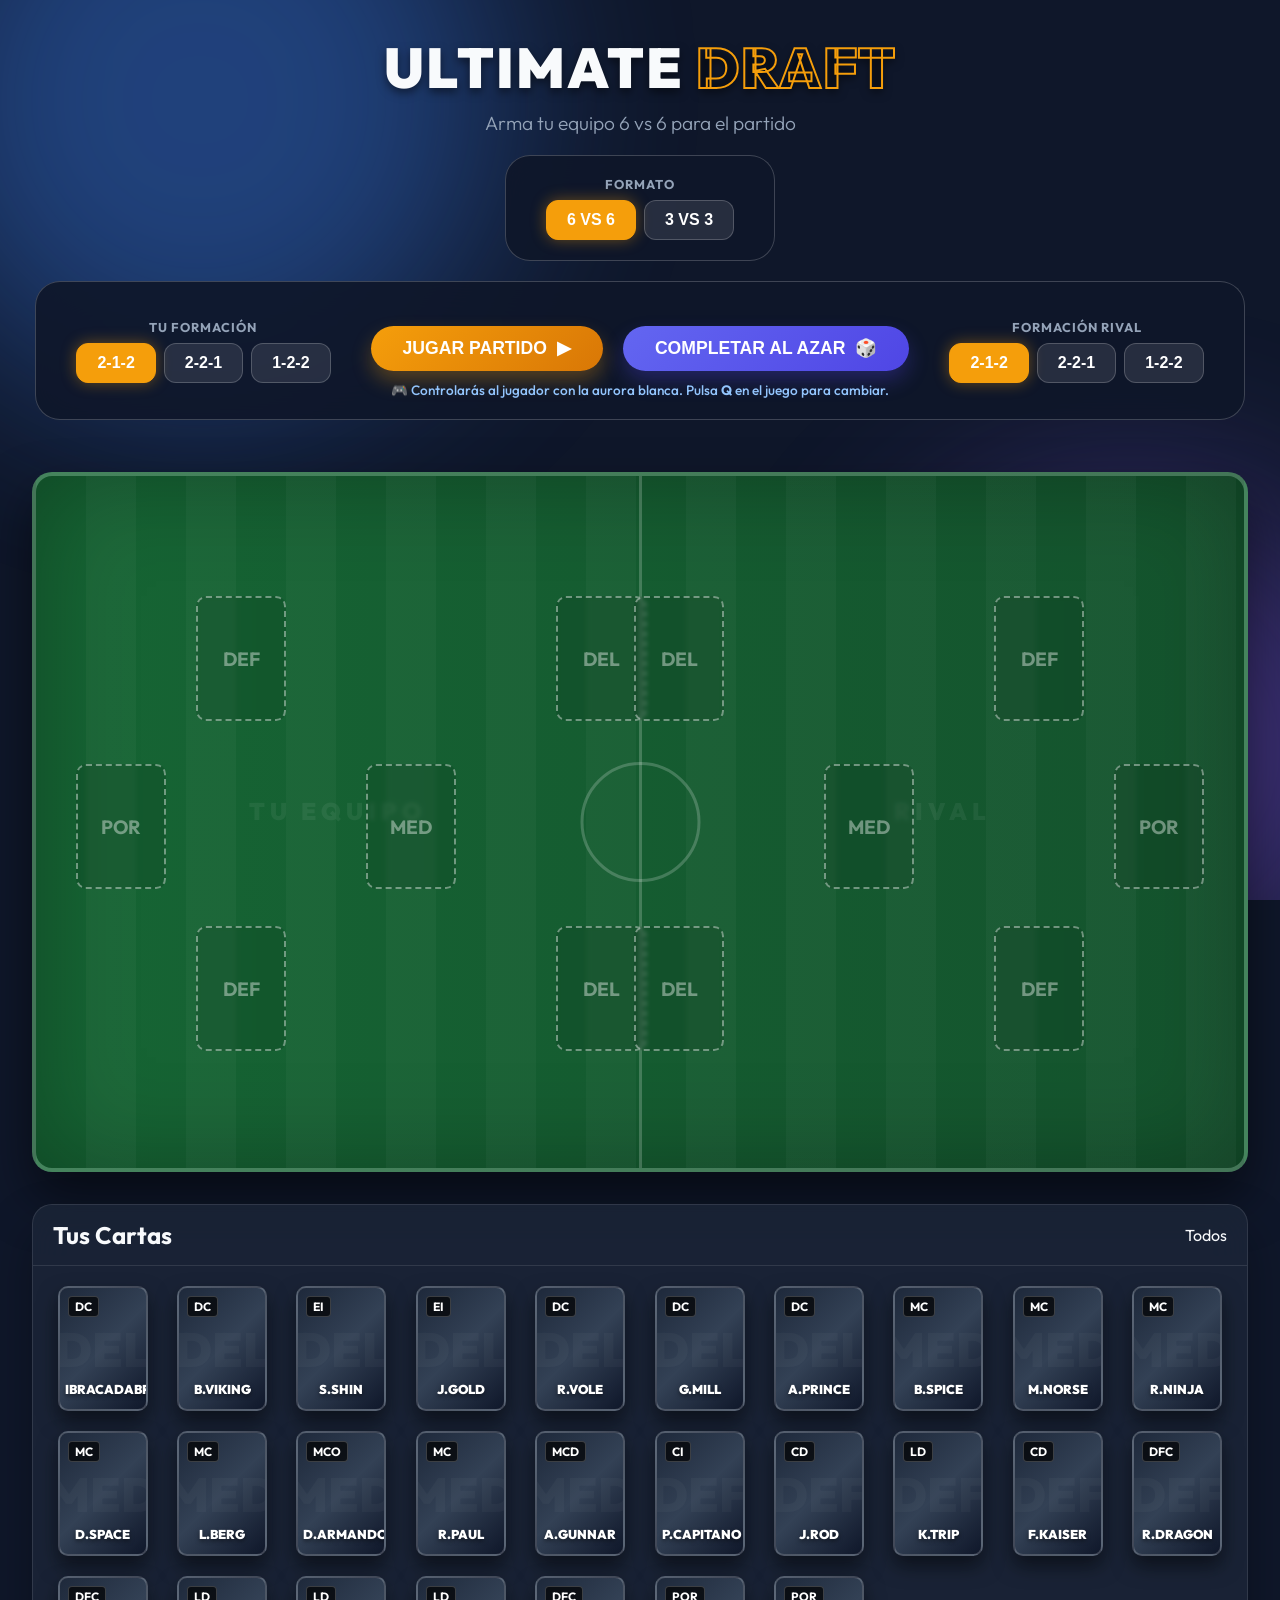
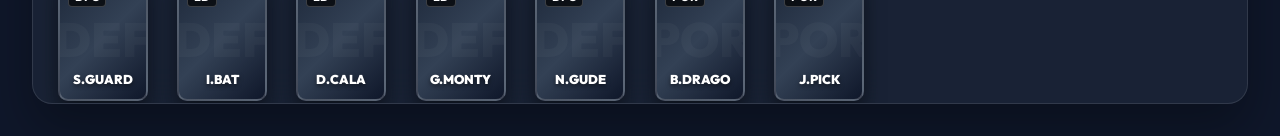
==== index.html @ fb871a73 "arreglo index" ====
<!DOCTYPE html>
<html lang="es">

<head>
    <meta charset="UTF-8">
    <meta name="viewport" content="width=device-width, initial-scale=1.0">
    <title>Mini Football Draft</title>
    <link href="https://fonts.googleapis.com/css2?family=Outfit:wght@300;500;700;900&display=swap" rel="stylesheet">
    <link rel="stylesheet" href="Cartas/style.css" />
</head>

<body>
    <div class="background-effects">
        <div class="glow-orb orb-1"></div>
        <div class="glow-orb orb-2"></div>
    </div>

    <header>
        <h1>ULTIMATE <span>DRAFT</span></h1>
        <p id="subtitulo-draft">Arma tu equipo 6 vs 6 para el partido</p>

        <div class="formation-controls" style="margin-bottom: 15px;">
            <div class="team-selector">
                <h3>FORMATO</h3>
                <div class="button-group" id="group-formato">
                    <button class="btn-formation active" onclick="cambiarFormato('6v6', this)">6 VS 6</button>
                    <button class="btn-formation" onclick="cambiarFormato('3v3', this)">3 VS 3</button>
                </div>
            </div>
        </div>

        <div class="formation-controls">
            <div class="team-selector" id="selector-local">
                <h3>TU FORMACIÓN</h3>
                <div class="button-group" id="group-local">
                    <button class="btn-formation active"
                        onclick="cambiarFormacionUI('local', '2-1-2', this)">2-1-2</button>
                    <button class="btn-formation" onclick="cambiarFormacionUI('local', '2-2-1', this)">2-2-1</button>
                    <button class="btn-formation" onclick="cambiarFormacionUI('local', '1-2-2', this)">1-2-2</button>
                </div>
            </div>

            <div class="main-action">
                <div style="display: flex; gap: 10px; justify-content: center; align-items: center;">
                    <button id="btn-jugar" class="btn-premium" onclick="iniciarPartido()">
                        <span class="btn-text">JUGAR PARTIDO</span>
                        <span class="btn-icon">▶</span>
                    </button>
                    <button id="btn-random" class="btn-random" onclick="completarAlAzar()">
                        <span class="btn-text">COMPLETAR AL AZAR</span>
                        <span class="btn-icon">🎲</span>
                    </button>
                </div>
                <div
                    style="color: #93c5fd; font-size: 0.85rem; margin-top: 10px; font-weight: 500; text-align: center;">
                    🎮 Controlarás al jugador con la aurora blanca. Pulsa <b>Q</b> en el juego para cambiar.
                </div>
            </div>

            <div class="team-selector" id="selector-visitante">
                <h3>FORMACIÓN RIVAL</h3>
                <div class="button-group" id="group-visitante">
                    <button class="btn-formation active"
                        onclick="cambiarFormacionUI('visitante', '2-1-2', this)">2-1-2</button>
                    <button class="btn-formation"
                        onclick="cambiarFormacionUI('visitante', '2-2-1', this)">2-2-1</button>
                    <button class="btn-formation"
                        onclick="cambiarFormacionUI('visitante', '1-2-2', this)">1-2-2</button>
                </div>
            </div>
        </div>

        <!-- Selectores ocultos para compatibilidad con la lógica anterior -->
        <select id="select-formacion-local" style="display:none;">
            <option value="2-1-2">2-1-2</option>
            <option value="2-2-1">2-2-1</option>
            <option value="1-2-2">1-2-2</option>
        </select>
        <select id="select-formacion-visitante" style="display:none;">
            <option value="2-1-2">2-1-2</option>
            <option value="2-2-1">2-2-1</option>
            <option value="1-2-2">1-2-2</option>
        </select>
    </header>

    <main class="container">
        <!-- Panel Superior: Campo de Juego -->
        <div class="campo-wrapper">
            <div id="campo-futbol">
                <!-- Equipo Local (Izquierda) -->
                <div class="zona-equipo local f-2-1-2" id="zona-local">
                    <h3 class="equipo-title">TU EQUIPO</h3>
                    <div class="posicion pos-1" data-slot-rol="POR" ondragover="allowDrop(event)" ondrop="drop(event)">
                        <span class="etiqueta">POR</span></div>
                    <div class="posicion pos-2" data-slot-rol="DEF" ondragover="allowDrop(event)" ondrop="drop(event)">
                        <span class="etiqueta">DEF</span></div>
                    <div class="posicion pos-3" data-slot-rol="DEF" ondragover="allowDrop(event)" ondrop="drop(event)">
                        <span class="etiqueta">DEF</span></div>
                    <div class="posicion pos-4" data-slot-rol="MED" ondragover="allowDrop(event)" ondrop="drop(event)">
                        <span class="etiqueta">MED</span></div>
                    <div class="posicion pos-5" data-slot-rol="DEL" ondragover="allowDrop(event)" ondrop="drop(event)">
                        <span class="etiqueta">DEL</span></div>
                    <div class="posicion pos-6" data-slot-rol="DEL" ondragover="allowDrop(event)" ondrop="drop(event)">
                        <span class="etiqueta">DEL</span></div>
                </div>

                <!-- Línea central -->
                <div class="linea-central">
                    <div class="circulo-central"></div>
                </div>

                <!-- Equipo Visitante (Derecha) -->
                <div class="zona-equipo visitante f-2-1-2" id="zona-visitante">
                    <h3 class="equipo-title">RIVAL</h3>
                    <div class="posicion pos-1" data-slot-rol="POR" ondragover="allowDrop(event)" ondrop="drop(event)">
                        <span class="etiqueta">POR</span></div>
                    <div class="posicion pos-2" data-slot-rol="DEF" ondragover="allowDrop(event)" ondrop="drop(event)">
                        <span class="etiqueta">DEF</span></div>
                    <div class="posicion pos-3" data-slot-rol="DEF" ondragover="allowDrop(event)" ondrop="drop(event)">
                        <span class="etiqueta">DEF</span></div>
                    <div class="posicion pos-4" data-slot-rol="MED" ondragover="allowDrop(event)" ondrop="drop(event)">
                        <span class="etiqueta">MED</span></div>
                    <div class="posicion pos-5" data-slot-rol="DEL" ondragover="allowDrop(event)" ondrop="drop(event)">
                        <span class="etiqueta">DEL</span></div>
                    <div class="posicion pos-6" data-slot-rol="DEL" ondragover="allowDrop(event)" ondrop="drop(event)">
                        <span class="etiqueta">DEL</span></div>
                </div>
            </div>
        </div>

        <!-- Panel Inferior: Mazo de Cartas -->
        <aside class="sidebar">
            <div class="sidebar-header">
                <h2>Tus Cartas</h2>
                <div class="filter-bar">
                    <span class="badge">Todos</span>
                </div>
            </div>

            <div class="mazo" id="mazo" ondragover="allowDrop(event)" ondrop="drop(event)">
                <!-- DELANTEROS -->
                <div class="carta" id="p8" data-player="Ibracadabra" data-rol="DEL" draggable="true"
                    ondragstart="drag(event)">
                    <div class="posicion-jugador">DC</div>
                    <img src="Cartas/imagenes/Ibracadabra.png" class="foto-jugador"
                        onerror="this.parentElement.classList.add('no-image')">
                </div>
                <div class="carta" id="p10" data-player="B.Viking" data-rol="DEL" draggable="true"
                    ondragstart="drag(event)">
                    <div class="posicion-jugador">DC</div>
                    <img src="Cartas/imagenes/B.Viking.png" class="foto-jugador"
                        onerror="this.parentElement.classList.add('no-image')">
                </div>
                <div class="carta" id="p3" data-player="S.Shin" data-rol="DEL" draggable="true"
                    ondragstart="drag(event)">
                    <div class="posicion-jugador">EI</div>
                    <img src="Cartas/imagenes/S.Shin.png" class="foto-jugador"
                        onerror="this.parentElement.classList.add('no-image')">
                </div>
                <div class="carta" id="p1" data-player="J.Gold" data-rol="DEL" draggable="true"
                    ondragstart="drag(event)">
                    <div class="posicion-jugador">EI</div>
                    <img src="Cartas/imagenes/J.Gold.png" class="foto-jugador"
                        onerror="this.parentElement.classList.add('no-image')">
                </div>
                <div class="carta" id="p17" data-player="R.Vole" data-rol="DEL" draggable="true"
                    ondragstart="drag(event)">
                    <div class="posicion-jugador">DC</div>
                    <img src="Cartas/imagenes/R.Vole.png" class="foto-jugador"
                        onerror="this.parentElement.classList.add('no-image')">
                </div>
                <div class="carta" id="p18" data-player="G.Mill" data-rol="DEL" draggable="true"
                    ondragstart="drag(event)">
                    <div class="posicion-jugador">DC</div>
                    <img src="Cartas/imagenes/G.Mill.png" class="foto-jugador"
                        onerror="this.parentElement.classList.add('no-image')">
                </div>
                <div class="carta" id="p23" data-player="A.Prince" data-rol="DEL" draggable="true"
                    ondragstart="drag(event)">
                    <div class="posicion-jugador">DC</div>
                    <img src="Cartas/imagenes/A.Prince.png" class="foto-jugador"
                        onerror="this.parentElement.classList.add('no-image')">
                </div>

                <!-- MEDIOS -->
                <div class="carta" id="p2" data-player="B.Spice" data-rol="MED" draggable="true"
                    ondragstart="drag(event)">
                    <div class="posicion-jugador">MC</div>
                    <img src="Cartas/imagenes/B.Spice.png" class="foto-jugador"
                        onerror="this.parentElement.classList.add('no-image')">
                </div>
                <div class="carta" id="p7" data-player="M.Norse" data-rol="MED" draggable="true"
                    ondragstart="drag(event)">
                    <div class="posicion-jugador">MC</div>
                    <img src="Cartas/imagenes/M.Norse.png" class="foto-jugador"
                        onerror="this.parentElement.classList.add('no-image')">
                </div>
                <div class="carta" id="p11" data-player="R.Ninja" data-rol="MED" draggable="true"
                    ondragstart="drag(event)">
                    <div class="posicion-jugador">MC</div>
                    <img src="Cartas/imagenes/R.Ninja.png" class="foto-jugador"
                        onerror="this.parentElement.classList.add('no-image')">
                </div>
                <div class="carta" id="p12" data-player="D.Space" data-rol="MED" draggable="true"
                    ondragstart="drag(event)">
                    <div class="posicion-jugador">MC</div>
                    <img src="Cartas/imagenes/D.Space.png" class="foto-jugador"
                        onerror="this.parentElement.classList.add('no-image')">
                </div>
                <div class="carta" id="p13" data-player="L.Berg" data-rol="MED" draggable="true"
                    ondragstart="drag(event)">
                    <div class="posicion-jugador">MC</div>
                    <img src="Cartas/imagenes/L.Berg.png" class="foto-jugador"
                        onerror="this.parentElement.classList.add('no-image')">
                </div>
                <div class="carta" id="p14" data-player="D.Armando" data-rol="MED" draggable="true"
                    ondragstart="drag(event)">
                    <div class="posicion-jugador">MCO</div>
                    <img src="Cartas/imagenes/D.Armando.png" class="foto-jugador"
                        onerror="this.parentElement.classList.add('no-image')">
                </div>
                <div class="carta" id="p16" data-player="R.Paul" data-rol="MED" draggable="true"
                    ondragstart="drag(event)">
                    <div class="posicion-jugador">MC</div>
                    <img src="Cartas/imagenes/R.Paul.png" class="foto-jugador"
                        onerror="this.parentElement.classList.add('no-image')">
                </div>
                <div class="carta" id="p22" data-player="A.Gunnar" data-rol="MED" draggable="true"
                    ondragstart="drag(event)">
                    <div class="posicion-jugador">MCD</div>
                    <img src="Cartas/imagenes/A.Gunnar.png" class="foto-jugador"
                        onerror="this.parentElement.classList.add('no-image')">
                </div>

                <!-- DEFENSAS -->
                <div class="carta" id="p4" data-player="P.Capitano" data-rol="DEF" draggable="true"
                    ondragstart="drag(event)">
                    <div class="posicion-jugador">CI</div>
                    <img src="Cartas/imagenes/P-Capitano.png" class="foto-jugador"
                        onerror="this.parentElement.classList.add('no-image')">
                </div>
                <div class="carta" id="p5" data-player="J.Rod" data-rol="DEF" draggable="true"
                    ondragstart="drag(event)">
                    <div class="posicion-jugador">CD</div>
                    <img src="Cartas/imagenes/J-Rod.png" class="foto-jugador"
                        onerror="this.parentElement.classList.add('no-image')">
                </div>
                <div class="carta" id="p6" data-player="K.Trip" data-rol="DEF" draggable="true"
                    ondragstart="drag(event)">
                    <div class="posicion-jugador">LD</div>
                    <img src="Cartas/imagenes/K.Trip.png" class="foto-jugador"
                        onerror="this.parentElement.classList.add('no-image')">
                </div>
                <div class="carta" id="p9" data-player="F.Kaiser" data-rol="DEF" draggable="true"
                    ondragstart="drag(event)">
                    <div class="posicion-jugador">CD</div>
                    <img src="Cartas/imagenes/F.Kaiser.png" class="foto-jugador"
                        onerror="this.parentElement.classList.add('no-image')">
                </div>
                <div class="carta" id="p15" data-player="R.Dragon" data-rol="DEF" draggable="true"
                    ondragstart="drag(event)">
                    <div class="posicion-jugador">DFC</div>
                    <img src="Cartas/imagenes/R.Dragon.png" class="foto-jugador"
                        onerror="this.parentElement.classList.add('no-image')">
                </div>
                <div class="carta" id="p19" data-player="S.Guard" data-rol="DEF" draggable="true"
                    ondragstart="drag(event)">
                    <div class="posicion-jugador">DFC</div>
                    <img src="Cartas/imagenes/S.Guard.png" class="foto-jugador"
                        onerror="this.parentElement.classList.add('no-image')">
                </div>
                <div class="carta" id="p24" data-player="I.Bat" data-rol="DEF" draggable="true"
                    ondragstart="drag(event)">
                    <div class="posicion-jugador">LD</div>
                    <img src="Cartas/imagenes/I.Bat.png" class="foto-jugador"
                        onerror="this.parentElement.classList.add('no-image')">
                </div>
                <div class="carta" id="p25" data-player="D.Cala" data-rol="DEF" draggable="true"
                    ondragstart="drag(event)">
                    <div class="posicion-jugador">LD</div>
                    <img src="Cartas/imagenes/D.Cala.png" class="foto-jugador"
                        onerror="this.parentElement.classList.add('no-image')">
                </div>
                <div class="carta" id="p26" data-player="G.Monty" data-rol="DEF" draggable="true"
                    ondragstart="drag(event)">
                    <div class="posicion-jugador">LD</div>
                    <img src="Cartas/imagenes/G.Monty.png" class="foto-jugador"
                        onerror="this.parentElement.classList.add('no-image')">
                </div>
                <div class="carta" id="p27" data-player="N.Gude" data-rol="DEF" draggable="true"
                    ondragstart="drag(event)">
                    <div class="posicion-jugador">DFC</div>
                    <img src="Cartas/imagenes/N.Gude.png" class="foto-jugador"
                        onerror="this.parentElement.classList.add('no-image')">
                </div>

                <!-- ARQUEROS -->
                <div class="carta" id="p20" data-player="B.Drago" data-rol="POR" draggable="true"
                    ondragstart="drag(event)">
                    <div class="posicion-jugador">POR</div>
                    <img src="Cartas/imagenes/B.Drago.png" class="foto-jugador"
                        onerror="this.parentElement.classList.add('no-image')">
                </div>
                <div class="carta" id="p21" data-player="J.Pick" data-rol="POR" draggable="true"
                    ondragstart="drag(event)">
                    <div class="posicion-jugador">POR</div>
                    <img src="Cartas/imagenes/J.Pick.png" class="foto-jugador"
                        onerror="this.parentElement.classList.add('no-image')">
                </div>
            </div>
        </aside>
    </main>

    <script>
        // ---- Drag & Drop ----
        function allowDrop(ev) { ev.preventDefault(); }

        function drag(ev) {
            cerrarPanel();
            ev.dataTransfer.setData("text", ev.currentTarget.id);
            ev.currentTarget.classList.add('is-dragging');
        }
        document.addEventListener('dragenter', ev => {
            const t = ev.target.closest('.posicion') || ev.target.closest('.mazo');
            if (t) t.classList.add('drag-over');
        });
        document.addEventListener('dragleave', ev => {
            const t = ev.target.closest('.posicion') || ev.target.closest('.mazo');
            if (t) t.classList.remove('drag-over');
        });
        document.addEventListener('dragend', ev => {
            ev.target.classList.remove('is-dragging');
            document.querySelectorAll('.drag-over').forEach(el => el.classList.remove('drag-over'));
        });
        function drop(ev) {
            ev.preventDefault();
            const carta = document.getElementById(ev.dataTransfer.getData("text"));
            if (!carta) return;
            const dropTarget = ev.target.closest('.posicion') || ev.target.closest('.mazo');
            if (!dropTarget) return;
            document.querySelectorAll('.drag-over').forEach(el => el.classList.remove('drag-over'));
            if (dropTarget.classList.contains('posicion')) {
                const existing = dropTarget.querySelector('.carta');
                if (existing && existing !== carta) document.getElementById('mazo').appendChild(existing);
                dropTarget.appendChild(carta);
            } else {
                dropTarget.appendChild(carta);
            }
        }

        // ---- Formaciones ----
        function cambiarFormacionUI(equipo, formacion, btn) {
            btn.parentElement.querySelectorAll('.btn-formation').forEach(b => b.classList.remove('active'));
            btn.classList.add('active');
            document.getElementById('select-formacion-' + equipo).value = formacion;
            const zona = document.getElementById('zona-' + equipo);
            zona.classList.remove('f-2-1-2', 'f-2-2-1', 'f-1-2-2');
            zona.classList.add('f-' + formacion);
            const rolesMap = {
                '2-1-2': ['POR', 'DEF', 'DEF', 'MED', 'DEL', 'DEL'],
                '2-2-1': ['POR', 'DEF', 'DEF', 'MED', 'MED', 'DEL'],
                '1-2-2': ['POR', 'DEF', 'MED', 'MED', 'DEL', 'DEL']
            };
            if (formatoActual === '6v6') {
                zona.querySelectorAll('.posicion').forEach((slot, i) => {
                    slot.dataset.slotRol = rolesMap[formacion][i];
                    const etq = slot.querySelector('.etiqueta');
                    if (etq) etq.innerText = rolesMap[formacion][i];
                });
            }
        }

        let formatoActual = '6v6';
        function cambiarFormato(formato, btn) {
            btn.parentElement.querySelectorAll('.btn-formation').forEach(b => b.classList.remove('active'));
            btn.classList.add('active');
            formatoActual = formato;

            document.getElementById('subtitulo-draft').innerText = formato === '3v3' ? 'Arma tu equipo 3 vs 3 (1 DEF, 2 DEL)' : 'Arma tu equipo 6 vs 6 para el partido';

            const zLocal = document.getElementById('zona-local');
            const zVisitante = document.getElementById('zona-visitante');

            if (formato === '3v3') {
                document.getElementById('selector-local').style.display = 'none';
                document.getElementById('selector-visitante').style.display = 'none';

                [zLocal, zVisitante].forEach(zona => {
                    // Mover las cartas de vuelta al mazo si están en las posiciones 4, 5, 6
                    [4, 5, 6].forEach(i => {
                        const carta = zona.querySelector(`.pos-${i} .carta`);
                        if (carta) document.getElementById('mazo').appendChild(carta);
                        zona.querySelector(`.pos-${i}`).style.display = 'none';
                    });

                    // Configurar 3v3: 1 DEF, 2 DEL
                    const roles3v3 = ['DEF', 'DEL', 'DEL'];
                    [1, 2, 3].forEach((pos, idx) => {
                        const slot = zona.querySelector(`.pos-${pos}`);
                        slot.dataset.slotRol = roles3v3[idx];
                        const etq = slot.querySelector('.etiqueta');
                        if (etq) etq.innerText = roles3v3[idx];

                        // Devolver la carta si no coincide con el nuevo rol
                        const carta = slot.querySelector('.carta');
                        if (carta && carta.dataset.rol !== roles3v3[idx] && roles3v3[idx] !== 'CUALQUIERA') {
                            document.getElementById('mazo').appendChild(carta);
                        }
                    });
                });
            } else {
                document.getElementById('selector-local').style.display = 'block';
                document.getElementById('selector-visitante').style.display = 'block';

                [zLocal, zVisitante].forEach(zona => {
                    [4, 5, 6].forEach(i => {
                        zona.querySelector(`.pos-${i}`).style.display = 'flex';
                    });
                });

                // Forzar el redibujado de las formaciones de 6v6 actuales
                const btnLocal = document.querySelector('#group-local .active');
                if (btnLocal) btnLocal.click();
                const btnVisit = document.querySelector('#group-visitante .active');
                if (btnVisit) btnVisit.click();
            }
        }

        // ---- Panel flotante de acciones ----
        // El panel se inserta en document.body (NO dentro de la carta),
        // para evitar ser recortado por overflow:hidden de los contenedores.
        let cartaActiva = null;
        let panelActivo = null;

        function cerrarPanel() {
            if (panelActivo) { panelActivo.remove(); panelActivo = null; }
            if (cartaActiva) { cartaActiva.classList.remove('selected'); cartaActiva = null; }
        }

        function contarEnZona(id) {
            return document.getElementById(id).querySelectorAll('.posicion .carta').length;
        }
        function primerSlotLibre(zonaId, rol) {
            const slots = [...document.getElementById(zonaId).querySelectorAll('.posicion')];
            return slots.find(s => s.dataset.slotRol === rol && !s.querySelector('.carta'))
                || slots.find(s => !s.querySelector('.carta')) || null;
        }
        function asignarCarta(zonaId) {
            const carta = cartaActiva;
            const slot = primerSlotLibre(zonaId, carta.dataset.rol);
            if (!slot) return;
            cerrarPanel();
            slot.appendChild(carta);
        }
        function devolverCarta() {
            const carta = cartaActiva;
            cerrarPanel();
            document.getElementById('mazo').appendChild(carta);
        }

        function abrirPanel(carta) {
            cerrarPanel();
            carta.classList.add('selected');
            cartaActiva = carta;

            const enMazo = !!carta.closest('#mazo');
            const enFormacion = !enMazo && !!carta.closest('.posicion');

            const panel = document.createElement('div');
            panel.id = 'panel-acciones';

            if (enMazo) {
                const totL = contarEnZona('zona-local');
                const totV = contarEnZona('zona-visitante');
                const slL = primerSlotLibre('zona-local', carta.dataset.rol);
                const slV = primerSlotLibre('zona-visitante', carta.dataset.rol);

                const reqJugadores = formatoActual === '3v3' ? 3 : 6;
                const bL = document.createElement('button');
                bL.className = 'btn-action btn-local';
                bL.innerHTML = '🔵 Tu Equipo';
                bL.disabled = totL >= reqJugadores || !slL;
                bL.onclick = e => { e.stopPropagation(); asignarCarta('zona-local'); };

                const bV = document.createElement('button');
                bV.className = 'btn-action btn-visitante';
                bV.innerHTML = '🔴 Rival';
                bV.disabled = totV >= reqJugadores || !slV;
                bV.onclick = e => { e.stopPropagation(); asignarCarta('zona-visitante'); };

                panel.appendChild(bL);
                panel.appendChild(bV);

            } else if (enFormacion) {
                const bD = document.createElement('button');
                bD.className = 'btn-action btn-devolver';
                bD.innerHTML = '↩ Devolver';
                bD.onclick = e => { e.stopPropagation(); devolverCarta(); };
                panel.appendChild(bD);
            }

            document.body.appendChild(panel);
            panelActivo = panel;
            posicionarPanel(carta, panel);
        }

        function posicionarPanel(carta, panel) {
            const r = carta.getBoundingClientRect();
            panel.style.position = 'fixed';

            let left = r.left + r.width / 2 - 65;
            // Detectar si hay espacio abajo (necesitamos ~80px para los botones)
            const espacioAbajo = window.innerHeight - r.bottom;
            let top;

            if (espacioAbajo < 90) {
                // No hay espacio abajo, mostrar ARRIBA de la carta
                top = r.top - panel.offsetHeight - 10;
                // Si el panel no tiene height aún (primera vez), estimamos 80px
                if (isNaN(top)) top = r.top - 90;
            } else {
                // Mostrar abajo normalmente
                top = r.bottom + 10;
            }

            if (left + 140 > window.innerWidth - 10) left = window.innerWidth - 145;
            if (left < 5) left = 5;
            if (top < 5) top = 5;

            panel.style.left = left + 'px';
            panel.style.top = top + 'px';
        }

        document.addEventListener('click', e => {
            if (e.target.closest('#panel-acciones')) return;
            const c = e.target.closest('.carta');
            c ? (c === cartaActiva ? cerrarPanel() : abrirPanel(c)) : cerrarPanel();
        });

        window.addEventListener('scroll', () => {
            if (panelActivo && cartaActiva) posicionarPanel(cartaActiva, panelActivo);
        }, true);

        // ---- Iniciar Partido ----
        function completarAlAzar() {
            cerrarPanel();
            const mazo = document.getElementById('mazo');
            const zonas = ['zona-local', 'zona-visitante'];

            zonas.forEach(zonaId => {
                const maxSlots = formatoActual === '3v3' ? 3 : 6;
                const allSlots = [...document.getElementById(zonaId).querySelectorAll('.posicion')];
                const slots = allSlots.slice(0, maxSlots);

                slots.forEach(slot => {
                    if (!slot.querySelector('.carta')) {
                        const rol = slot.dataset.slotRol;
                        // Intentar buscar carta del mismo rol primero
                        let cartas = [...mazo.querySelectorAll(`.carta[data-rol="${rol}"]`)];
                        if (cartas.length === 0) {
                            // Si no hay de ese rol, cualquier carta
                            cartas = [...mazo.querySelectorAll('.carta')];
                        }

                        if (cartas.length > 0) {
                            const randomIdx = Math.floor(Math.random() * cartas.length);
                            const carta = cartas[randomIdx];
                            slot.appendChild(carta);
                        }
                    }
                });
            });
        }

        function iniciarPartido() {
            const tL = [], tV = [];
            document.getElementById('zona-local').querySelectorAll('.posicion').forEach(p => {
                const el = p.querySelector('.carta');
                if (el) tL.push({ nombre: el.dataset.player, rol: p.dataset.slotRol });
            });
            document.getElementById('zona-visitante').querySelectorAll('.posicion').forEach(p => {
                const el = p.querySelector('.carta');
                if (el) tV.push({ nombre: el.dataset.player, rol: p.dataset.slotRol });
            });
            const reqJugadores = formatoActual === '3v3' ? 3 : 6;
            if (tL.length < reqJugadores || tV.length < reqJugadores) {
                alert(`¡Debes colocar exactamente ${reqJugadores} jugadores en cada equipo antes de jugar!`);
                return;
            }
            const matchData = {
                local: tL, visitante: tV,
                modoJuego: formatoActual,
                formacionLocal: document.getElementById('select-formacion-local').value,
                formacionVisitante: document.getElementById('select-formacion-visitante').value
            };
            localStorage.setItem('miniFootballMatchData', JSON.stringify(matchData));
            window.location.href = "Mini-Football/Exports/web/Mini-Football.html";
        }

        // ---- Inicialización de fallback de cartas ----
        document.addEventListener('DOMContentLoaded', () => {
            document.querySelectorAll('.carta').forEach(carta => {
                // Inyectar nombre si no existe
                if (!carta.querySelector('.nombre-jugador-fallback')) {
                    const nombre = document.createElement('div');
                    nombre.className = 'nombre-jugador-fallback';
                    nombre.innerText = carta.dataset.player || 'JUGADOR';
                    carta.appendChild(nombre);
                }

                // Verificar si la imagen ya falló (por si acaso)
                const img = carta.querySelector('.foto-jugador');
                if (img && img.naturalWidth === 0 && img.complete) {
                    carta.classList.add('no-image');
                }
            });
        });
    </script>
</body>

</html>
---- Cartas/style.css ----
:root {
    --bg-dark: #0f172a;
    --panel-bg: rgba(30, 41, 59, 0.7);
    --field-green: #15803d;
    --field-border: rgba(255, 255, 255, 0.2);
    --primary: #3b82f6;
    --accent: #f59e0b;
    --text-main: #f8fafc;
    --text-muted: #94a3b8;
}

* {
    box-sizing: border-box;
    margin: 0;
    padding: 0;
}

body {
    font-family: 'Outfit', sans-serif;
    background-color: var(--bg-dark);
    color: var(--text-main);
    overflow-x: hidden;
    min-height: 100vh;
}

/* Efectos de fondo Glow */
.background-effects {
    position: fixed;
    top: 0; left: 0; width: 100%; height: 100%;
    z-index: -1;
    overflow: hidden;
}
.glow-orb {
    position: absolute;
    border-radius: 50%;
    filter: blur(100px);
    opacity: 0.4;
}
.orb-1 {
    width: 600px; height: 600px;
    background: #3b82f6;
    top: -200px; left: -100px;
}
.orb-2 {
    width: 500px; height: 500px;
    background: #8b5cf6;
    bottom: -100px; right: -100px;
}

/* Header */
header {
    text-align: center;
    padding: 2rem 0;
    position: relative;
    z-index: 10;
}

header h1 {
    font-size: 3.5rem;
    font-weight: 900;
    letter-spacing: 2px;
    margin-bottom: 0.5rem;
    text-shadow: 0 4px 10px rgba(0,0,0,0.5);
}

header h1 span {
    color: transparent;
    -webkit-text-stroke: 2px var(--accent);
}

header p {
    color: var(--text-muted);
    font-size: 1.2rem;
    font-weight: 300;
}

.btn-premium {
    margin-top: 1.5rem;
    padding: 12px 32px;
    font-size: 1.1rem;
    font-weight: 700;
    color: #fff;
    background: linear-gradient(135deg, #f59e0b, #d97706);
    border: none;
    border-radius: 50px;
    cursor: pointer;
    box-shadow: 0 10px 20px rgba(245, 158, 11, 0.3);
    transition: all 0.3s cubic-bezier(0.25, 0.8, 0.25, 1);
    display: inline-flex;
    align-items: center;
    gap: 10px;
}

.btn-premium:hover {
    transform: translateY(-3px) scale(1.05);
    box-shadow: 0 15px 25px rgba(245, 158, 11, 0.5);
}

/* Agregado para el botón de completar al azar en el estilo original */
.btn-random {
    margin-top: 1.5rem;
    margin-left: 10px;
    padding: 12px 32px;
    font-size: 1.1rem;
    font-weight: 700;
    color: #fff;
    background: linear-gradient(135deg, #6366f1, #4f46e5);
    border: none;
    border-radius: 50px;
    cursor: pointer;
    box-shadow: 0 10px 20px rgba(79, 70, 229, 0.3);
    transition: all 0.3s cubic-bezier(0.25, 0.8, 0.25, 1);
    display: inline-flex;
    align-items: center;
    gap: 10px;
}

.btn-random:hover {
    transform: translateY(-3px) scale(1.05);
    box-shadow: 0 15px 25px rgba(79, 70, 229, 0.5);
}

.formation-controls {
    display: flex;
    justify-content: center;
    align-items: center;
    gap: 40px;
    margin-top: 20px;
    background: rgba(15, 23, 42, 0.9);
    padding: 20px 40px;
    border-radius: 25px;
    border: 1px solid rgba(255, 255, 255, 0.2);
    backdrop-filter: blur(20px);
    width: max-content;
    margin: 20px auto;
}

.team-selector h3 {
    font-size: 0.8rem;
    color: var(--text-muted);
    margin-bottom: 8px;
    letter-spacing: 1px;
}

.button-group {
    display: flex;
    gap: 8px;
}

.btn-formation {
    background: rgba(255, 255, 255, 0.1);
    border: 1px solid rgba(255, 255, 255, 0.2);
    color: #fff;
    padding: 10px 20px;
    border-radius: 12px;
    cursor: pointer;
    font-size: 1rem;
    font-weight: 700;
    transition: all 0.3s;
}

.btn-formation:hover {
    background: rgba(255, 255, 255, 0.15);
}

.btn-formation.active {
    background: var(--accent);
    border-color: var(--accent);
    box-shadow: 0 0 15px rgba(245, 158, 11, 0.4);
}

/* Layout Principal (Vertical: Campo arriba, Mazo abajo) */
.container {
    display: flex;
    flex-direction: column;
    gap: 2rem;
    max-width: 1700px;
    margin: 0 auto;
    padding: 0 2rem 2rem;
}

.campo-wrapper {
    width: 100%;
    display: flex;
    justify-content: center;
    align-items: center;
}

/* Campo de Fútbol Horizontal */
#campo-futbol {
    width: 1300px;
    height: 700px;
    background: linear-gradient(to right, #166534, #14532d);
    border: 4px solid var(--field-border);
    border-radius: 20px;
    position: relative;
    box-shadow: 0 25px 50px rgba(0,0,0,0.5), inset 0 0 100px rgba(0,0,0,0.3);
    display: flex;
    flex-direction: row; /* Horizontal */
    overflow: hidden;
}

/* Patrón de césped vertical ahora (horizontal visualmente) */
#campo-futbol::before {
    content: '';
    position: absolute;
    top: 0; left: 0; right: 0; bottom: 0;
    background-image: repeating-linear-gradient(
        to right,
        transparent,
        transparent 50px,
        rgba(255,255,255,0.03) 50px,
        rgba(255,255,255,0.03) 100px
    );
    pointer-events: none;
}

.linea-central {
    position: absolute;
    top: 0;
    left: 50%;
    width: 3px;
    height: 100%;
    background-color: var(--field-border);
    transform: translateX(-50%);
    pointer-events: none;
}

.circulo-central {
    position: absolute;
    top: 50%;
    left: 50%;
    width: 120px;
    height: 120px;
    border: 3px solid var(--field-border);
    border-radius: 50%;
    transform: translate(-50%, -50%);
}

.zona-equipo {
    width: 50%;
    height: 100%;
    position: relative;
    padding: 0;
}

.equipo-title {
    position: absolute;
    width: 100%;
    text-align: center;
    font-size: 1.5rem;
    color: rgba(255,255,255,0.3);
    letter-spacing: 5px;
    font-weight: 900;
    pointer-events: none;
}

.local .equipo-title { top: 320px; left: 50%; transform: translateX(-50%); opacity: 0.2; }
.visitante .equipo-title { top: 320px; left: 50%; transform: translateX(-50%); opacity: 0.2; }

/* Posiciones en el campo */
.posicion {
    width: 90px;
    height: 125px;
    border: 2px dashed rgba(255,255,255,0.4);
    border-radius: 10px;
    position: absolute;
    display: flex;
    justify-content: center;
    align-items: center;
    background: rgba(0,0,0,0.1);
    backdrop-filter: blur(2px);
    transition: all 0.4s cubic-bezier(0.175, 0.885, 0.32, 1.275);
}

.posicion.drag-over {
    background: rgba(255,255,255,0.2);
    border-color: #fff;
    transform: scale(1.05);
}

.etiqueta {
    position: absolute;
    color: rgba(255,255,255,0.4);
    font-weight: 700;
    font-size: 1.2rem;
    pointer-events: none;
    z-index: 0;
}

/* --- FORMACIONES LOCAL (IZQUIERDA) --- */
/* Común: Portero fijo */
.local .pos-1 { left: 40px !important; top: 288px !important; }

/* 2-1-2 (2 DEF, 1 MED, 2 DEL) */
.local.f-2-1-2 .pos-2 { left: 160px !important; top: 120px !important; }
.local.f-2-1-2 .pos-3 { left: 160px !important; top: 450px !important; }
.local.f-2-1-2 .pos-4 { left: 330px !important; top: 288px !important; }
.local.f-2-1-2 .pos-5 { left: 520px !important; top: 120px !important; }
.local.f-2-1-2 .pos-6 { left: 520px !important; top: 450px !important; }

/* 2-2-1 (2 DEF, 2 MED, 1 DEL) */
.local.f-2-2-1 .pos-2 { left: 160px !important; top: 120px !important; }
.local.f-2-2-1 .pos-3 { left: 160px !important; top: 450px !important; }
.local.f-2-2-1 .pos-4 { left: 330px !important; top: 120px !important; }
.local.f-2-2-1 .pos-5 { left: 330px !important; top: 450px !important; }
.local.f-2-2-1 .pos-6 { left: 520px !important; top: 288px !important; }

/* 1-2-2 (1 DEF, 2 MED, 2 DEL) */
.local.f-1-2-2 .pos-2 { left: 160px !important; top: 288px !important; }
.local.f-1-2-2 .pos-3 { left: 330px !important; top: 120px !important; }
.local.f-1-2-2 .pos-4 { left: 330px !important; top: 450px !important; }
.local.f-1-2-2 .pos-5 { left: 520px !important; top: 120px !important; }
.local.f-1-2-2 .pos-6 { left: 520px !important; top: 450px !important; }

/* --- FORMACIONES VISITANTE (DERECHA) --- */
/* Común: Portero fijo */
.visitante .pos-1 { right: 40px !important; top: 288px !important; left: auto !important; }

/* 2-1-2 */
.visitante.f-2-1-2 .pos-2 { right: 160px !important; top: 120px !important; left: auto !important; }
.visitante.f-2-1-2 .pos-3 { right: 160px !important; top: 450px !important; left: auto !important; }
.visitante.f-2-1-2 .pos-4 { right: 330px !important; top: 288px !important; left: auto !important; }
.visitante.f-2-1-2 .pos-5 { right: 520px !important; top: 120px !important; left: auto !important; }
.visitante.f-2-1-2 .pos-6 { right: 520px !important; top: 450px !important; left: auto !important; }

/* 2-2-1 */
.visitante.f-2-2-1 .pos-2 { right: 160px !important; top: 120px !important; left: auto !important; }
.visitante.f-2-2-1 .pos-3 { right: 160px !important; top: 450px !important; left: auto !important; }
.visitante.f-2-2-1 .pos-4 { right: 330px !important; top: 120px !important; left: auto !important; }
.visitante.f-2-2-1 .pos-5 { right: 330px !important; top: 450px !important; left: auto !important; }
.visitante.f-2-2-1 .pos-6 { right: 520px !important; top: 288px !important; left: auto !important; }

/* 1-2-2 */
.visitante.f-1-2-2 .pos-2 { right: 160px !important; top: 288px !important; left: auto !important; }
.visitante.f-1-2-2 .pos-3 { right: 330px !important; top: 120px !important; left: auto !important; }
.visitante.f-1-2-2 .pos-4 { right: 330px !important; top: 450px !important; left: auto !important; }
.visitante.f-1-2-2 .pos-5 { right: 520px !important; top: 120px !important; left: auto !important; }
.visitante.f-1-2-2 .pos-6 { right: 520px !important; top: 450px !important; left: auto !important; }

/* Ajuste centrado tras drag & drop */
.posicion .carta {
    top: 0; left: 0;
    position: relative;
    transform: none !important;
}

/* Panel Inferior (Cartas horizontales) */
.sidebar {
    width: 100%;
    background: var(--panel-bg);
    backdrop-filter: blur(20px);
    border: 1px solid rgba(255,255,255,0.1);
    border-radius: 20px;
    display: flex;
    flex-direction: column;
    height: 500px; /* Aumentado para ver más cartas */
    box-shadow: 0 25px 50px rgba(0,0,0,0.3);
}

.sidebar-header {
    padding: 15px 20px;
    border-bottom: 1px solid rgba(255,255,255,0.1);
    display: flex;
    justify-content: space-between;
    align-items: center;
}

.sidebar-header h2 {
    font-size: 1.5rem;
    font-weight: 700;
}

.mazo {
    padding: 20px;
    overflow-y: auto; /* Scroll vertical */
    overflow-x: hidden;
    display: grid;
    grid-template-columns: repeat(auto-fill, minmax(90px, 1fr));
    gap: 20px;
    justify-items: center;
    flex: 1;
}

.mazo.drag-over {
    background: rgba(255,255,255,0.05);
}

/* Diseño de Cartas (FUT Style) */
.carta {
    min-width: 90px; 
    height: 125px;
    background: linear-gradient(145deg, #1e293b, #0f172a);
    border: 2px solid #cbd5e1;
    border-radius: 10px;
    position: relative;
    overflow: hidden;
    box-shadow: 0 10px 20px rgba(0,0,0,0.5);
    cursor: grab;
    transition: transform 0.3s cubic-bezier(0.175, 0.885, 0.32, 1.275), box-shadow 0.3s ease;
}

.carta.is-dragging {
    opacity: 0.5;
    cursor: grabbing;
}

.carta::after {
    content: '';
    position: absolute;
    top: 0; left: -100%; width: 50%; height: 100%;
    background: linear-gradient(to right, transparent, rgba(255,255,255,0.3), transparent);
    transform: skewX(-20deg);
    transition: 0.5s;
    pointer-events: none;
}

.carta:hover::after {
    left: 150%;
}

.carta.zoom {
    transform: scale(2);
    z-index: 1000;
    box-shadow: 0 20px 40px rgba(0,0,0,0.8);
    position: absolute;
}

.carta:hover:not(.zoom, .is-dragging) {
    transform: translateY(-5px);
    box-shadow: 0 15px 30px rgba(0,0,0,0.6);
    border-color: var(--accent);
}

.foto-jugador {
    width: 100%;
    height: 100%;
    object-fit: cover;
    object-position: top;
    position: absolute;
    top: 0; left: 0;
    z-index: 1;
    pointer-events: none;
    transition: opacity 0.3s;
}

.nombre-jugador-fallback {
    position: absolute;
    bottom: 12px;
    left: 0;
    width: 100%;
    text-align: center;
    font-size: 0.8rem;
    font-weight: 900;
    text-transform: uppercase;
    color: #fff;
    z-index: 2;
    padding: 0 5px;
    display: none;
    text-shadow: 0 2px 4px rgba(0,0,0,0.5);
}

.carta.no-image {
    background: linear-gradient(135deg, #1e293b 0%, #334155 50%, #0f172a 100%);
    border-color: rgba(255,255,255,0.2);
}

.carta.no-image::before {
    content: attr(data-rol);
    position: absolute;
    top: 50%;
    left: 50%;
    transform: translate(-50%, -50%);
    font-size: 3rem;
    font-weight: 900;
    color: rgba(255,255,255,0.03);
    z-index: 0;
}

.carta.no-image .nombre-jugador-fallback {
    display: block;
}

.carta.no-image .foto-jugador {
    opacity: 0;
}

.posicion-jugador {
    position: absolute;
    top: 8px;
    left: 8px;
    background: rgba(0,0,0,0.7);
    color: #fff;
    padding: 2px 6px;
    border-radius: 4px;
    font-size: 0.75rem;
    font-weight: 700;
    z-index: 2;
    backdrop-filter: blur(4px);
    border: 1px solid rgba(255,255,255,0.2);
    pointer-events: none;
}

/* Custom Scrollbar for Mazo Horizontal */
.mazo::-webkit-scrollbar {
    height: 10px;
}
.mazo::-webkit-scrollbar-track {
    background: rgba(0,0,0,0.2);
    border-radius: 4px;
    margin: 0 15px;
}
.mazo::-webkit-scrollbar-thumb {
    background: rgba(255,255,255,0.2);
    border-radius: 4px;
}
/* Panel flotante global (anclado al body, evita overflow clipping) */
#panel-acciones {
    position: absolute;
    display: flex;
    flex-direction: column;
    gap: 6px;
    z-index: 9999;
    background: rgba(10, 18, 36, 0.97);
    border: 1px solid rgba(255,255,255,0.18);
    border-radius: 12px;
    padding: 8px;
    min-width: 130px;
    box-shadow: 0 10px 30px rgba(0,0,0,0.8), 0 0 0 1px rgba(255,255,255,0.05);
    animation: slide-down 0.18s ease;
}

@keyframes slide-down {
    from { opacity: 0; transform: translateY(-8px); }
    to   { opacity: 1; transform: translateY(0); }
}

/* =======================================
   BOTONES CONTEXTUALES DE CARTA (CLICK)
======================================= */
.carta.selected {
    border-color: #f59e0b;
    box-shadow: 0 0 18px rgba(245, 158, 11, 0.7), 0 10px 20px rgba(0,0,0,0.5);
    z-index: 500;
}

.carta-actions {
    position: absolute;
    bottom: -72px;
    left: 50%;
    transform: translateX(-50%);
    display: flex;
    flex-direction: column;
    gap: 5px;
    z-index: 1000;
    background: rgba(15, 23, 42, 0.97);
    border: 1px solid rgba(255,255,255,0.15);
    border-radius: 10px;
    padding: 7px;
    min-width: 110px;
    box-shadow: 0 8px 24px rgba(0,0,0,0.7);
    animation: slide-down 0.18s ease;
    pointer-events: all;
}

@keyframes slide-down {
    from { opacity: 0; transform: translateX(-50%) translateY(-8px); }
    to   { opacity: 1; transform: translateX(-50%) translateY(0); }
}

.btn-action {
    border: none;
    border-radius: 7px;
    padding: 5px 10px;
    font-size: 0.75rem;
    font-weight: 700;
    cursor: pointer;
    transition: all 0.2s;
    white-space: nowrap;
    font-family: 'Outfit', sans-serif;
    letter-spacing: 0.3px;
}

.btn-local {
    background: linear-gradient(135deg, #3b82f6, #1d4ed8);
    color: #fff;
}
.btn-local:hover:not(:disabled) {
    background: linear-gradient(135deg, #60a5fa, #2563eb);
    transform: scale(1.04);
}

.btn-visitante {
    background: linear-gradient(135deg, #ef4444, #b91c1c);
    color: #fff;
}
.btn-visitante:hover:not(:disabled) {
    background: linear-gradient(135deg, #f87171, #dc2626);
    transform: scale(1.04);
}

.btn-devolver {
    background: linear-gradient(135deg, #6b7280, #374151);
    color: #fff;
}
.btn-devolver:hover {
    background: linear-gradient(135deg, #9ca3af, #4b5563);
    transform: scale(1.04);
}

.btn-action:disabled {
    opacity: 0.4;
    cursor: not-allowed;
    transform: none !important;
}

/* Asegurar que la carta con botones no se corte */
.posicion {
    overflow: visible !important;
}
.mazo {
    overflow-x: hidden;
    overflow-y: auto;
}
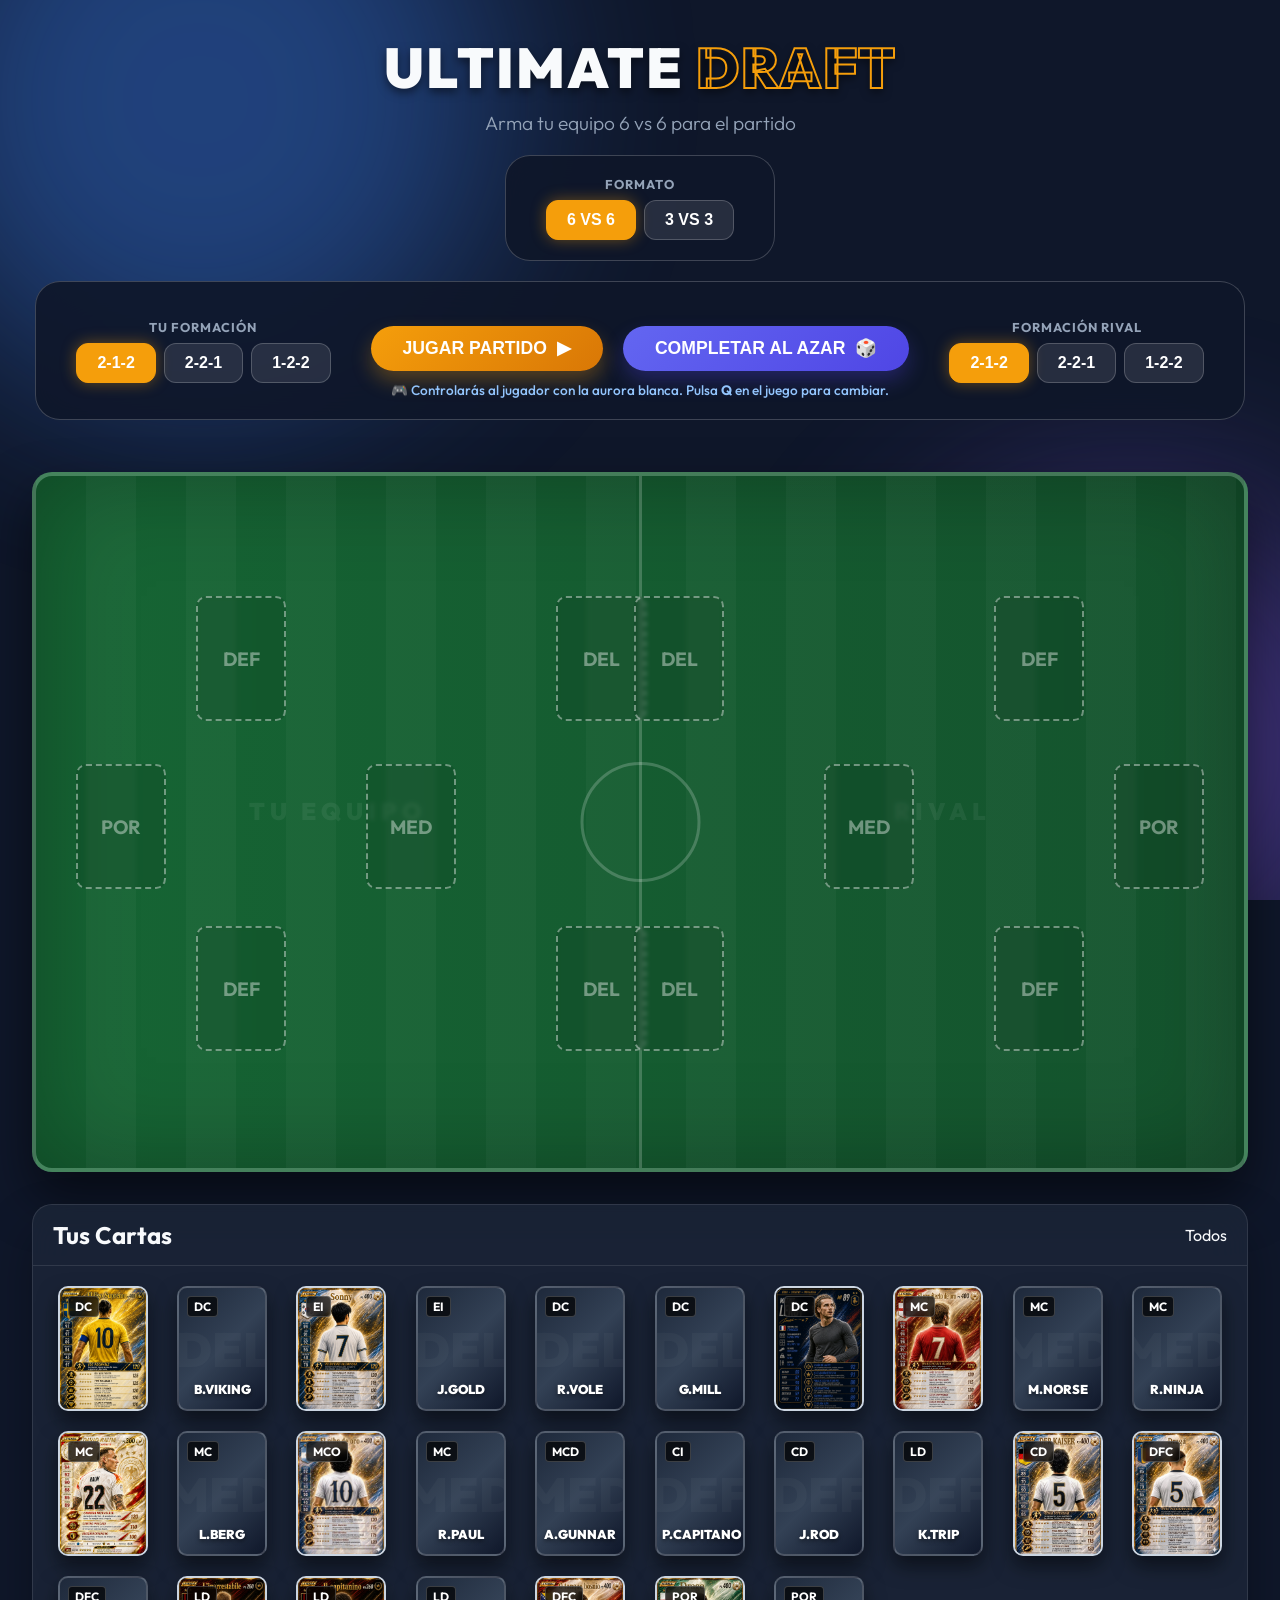
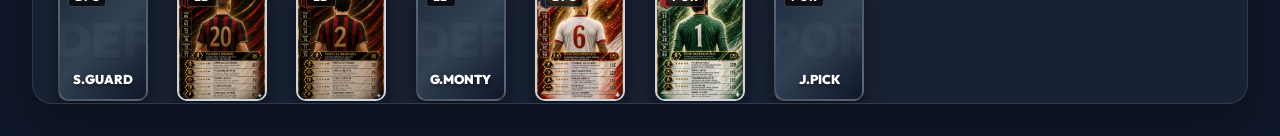
==== commit aae1fbc0: "Arreglo import de los spritesheet y ruta de cartas" ====
--- a/index.html
+++ b/index.html
@@ -142,43 +142,43 @@
                 <div class="carta" id="p8" data-player="Ibracadabra" data-rol="DEL" draggable="true"
                     ondragstart="drag(event)">
                     <div class="posicion-jugador">DC</div>
-                    <img src="Cartas/imagenes/Ibracadabra.png" class="foto-jugador"
+                    <img src="Cartas/Imagenes/Ibracadabra.png" class="foto-jugador"
                         onerror="this.parentElement.classList.add('no-image')">
                 </div>
                 <div class="carta" id="p10" data-player="B.Viking" data-rol="DEL" draggable="true"
                     ondragstart="drag(event)">
                     <div class="posicion-jugador">DC</div>
-                    <img src="Cartas/imagenes/B.Viking.png" class="foto-jugador"
+                    <img src="Cartas/Imagenes/B.Viking.png" class="foto-jugador"
                         onerror="this.parentElement.classList.add('no-image')">
                 </div>
                 <div class="carta" id="p3" data-player="S.Shin" data-rol="DEL" draggable="true"
                     ondragstart="drag(event)">
                     <div class="posicion-jugador">EI</div>
-                    <img src="Cartas/imagenes/S.Shin.png" class="foto-jugador"
+                    <img src="Cartas/Imagenes/S.Shin.png" class="foto-jugador"
                         onerror="this.parentElement.classList.add('no-image')">
                 </div>
                 <div class="carta" id="p1" data-player="J.Gold" data-rol="DEL" draggable="true"
                     ondragstart="drag(event)">
                     <div class="posicion-jugador">EI</div>
-                    <img src="Cartas/imagenes/J.Gold.png" class="foto-jugador"
+                    <img src="Cartas/Imagenes/J.Gold.png" class="foto-jugador"
                         onerror="this.parentElement.classList.add('no-image')">
                 </div>
                 <div class="carta" id="p17" data-player="R.Vole" data-rol="DEL" draggable="true"
                     ondragstart="drag(event)">
                     <div class="posicion-jugador">DC</div>
-                    <img src="Cartas/imagenes/R.Vole.png" class="foto-jugador"
+                    <img src="Cartas/Imagenes/R.Vole.png" class="foto-jugador"
                         onerror="this.parentElement.classList.add('no-image')">
                 </div>
                 <div class="carta" id="p18" data-player="G.Mill" data-rol="DEL" draggable="true"
                     ondragstart="drag(event)">
                     <div class="posicion-jugador">DC</div>
-                    <img src="Cartas/imagenes/G.Mill.png" class="foto-jugador"
+                    <img src="Cartas/Imagenes/G.Mill.png" class="foto-jugador"
                         onerror="this.parentElement.classList.add('no-image')">
                 </div>
                 <div class="carta" id="p23" data-player="A.Prince" data-rol="DEL" draggable="true"
                     ondragstart="drag(event)">
                     <div class="posicion-jugador">DC</div>
-                    <img src="Cartas/imagenes/A.Prince.png" class="foto-jugador"
+                    <img src="Cartas/Imagenes/A.Prince.png" class="foto-jugador"
                         onerror="this.parentElement.classList.add('no-image')">
                 </div>
 
@@ -186,49 +186,49 @@
                 <div class="carta" id="p2" data-player="B.Spice" data-rol="MED" draggable="true"
                     ondragstart="drag(event)">
                     <div class="posicion-jugador">MC</div>
-                    <img src="Cartas/imagenes/B.Spice.png" class="foto-jugador"
+                    <img src="Cartas/Imagenes/B.spice.png" class="foto-jugador"
                         onerror="this.parentElement.classList.add('no-image')">
                 </div>
                 <div class="carta" id="p7" data-player="M.Norse" data-rol="MED" draggable="true"
                     ondragstart="drag(event)">
                     <div class="posicion-jugador">MC</div>
-                    <img src="Cartas/imagenes/M.Norse.png" class="foto-jugador"
+                    <img src="Cartas/Imagenes/M.Norse.png" class="foto-jugador"
                         onerror="this.parentElement.classList.add('no-image')">
                 </div>
                 <div class="carta" id="p11" data-player="R.Ninja" data-rol="MED" draggable="true"
                     ondragstart="drag(event)">
                     <div class="posicion-jugador">MC</div>
-                    <img src="Cartas/imagenes/R.Ninja.png" class="foto-jugador"
+                    <img src="Cartas/Imagenes/R.Ninja.png" class="foto-jugador"
                         onerror="this.parentElement.classList.add('no-image')">
                 </div>
                 <div class="carta" id="p12" data-player="D.Space" data-rol="MED" draggable="true"
                     ondragstart="drag(event)">
                     <div class="posicion-jugador">MC</div>
-                    <img src="Cartas/imagenes/D.Space.png" class="foto-jugador"
+                    <img src="Cartas/Imagenes/D.Space.png" class="foto-jugador"
                         onerror="this.parentElement.classList.add('no-image')">
                 </div>
                 <div class="carta" id="p13" data-player="L.Berg" data-rol="MED" draggable="true"
                     ondragstart="drag(event)">
                     <div class="posicion-jugador">MC</div>
-                    <img src="Cartas/imagenes/L.Berg.png" class="foto-jugador"
+                    <img src="Cartas/Imagenes/L.Berg.png" class="foto-jugador"
                         onerror="this.parentElement.classList.add('no-image')">
                 </div>
                 <div class="carta" id="p14" data-player="D.Armando" data-rol="MED" draggable="true"
                     ondragstart="drag(event)">
                     <div class="posicion-jugador">MCO</div>
-                    <img src="Cartas/imagenes/D.Armando.png" class="foto-jugador"
+                    <img src="Cartas/Imagenes/D.Armando.png" class="foto-jugador"
                         onerror="this.parentElement.classList.add('no-image')">
                 </div>
                 <div class="carta" id="p16" data-player="R.Paul" data-rol="MED" draggable="true"
                     ondragstart="drag(event)">
                     <div class="posicion-jugador">MC</div>
-                    <img src="Cartas/imagenes/R.Paul.png" class="foto-jugador"
+                    <img src="Cartas/Imagenes/R.Paul.png" class="foto-jugador"
                         onerror="this.parentElement.classList.add('no-image')">
                 </div>
                 <div class="carta" id="p22" data-player="A.Gunnar" data-rol="MED" draggable="true"
                     ondragstart="drag(event)">
                     <div class="posicion-jugador">MCD</div>
-                    <img src="Cartas/imagenes/A.Gunnar.png" class="foto-jugador"
+                    <img src="Cartas/Imagenes/A.Gunnar.png" class="foto-jugador"
                         onerror="this.parentElement.classList.add('no-image')">
                 </div>
 
@@ -236,61 +236,61 @@
                 <div class="carta" id="p4" data-player="P.Capitano" data-rol="DEF" draggable="true"
                     ondragstart="drag(event)">
                     <div class="posicion-jugador">CI</div>
-                    <img src="Cartas/imagenes/P-Capitano.png" class="foto-jugador"
+                    <img src="Cartas/Imagenes/P-Capitano.png" class="foto-jugador"
                         onerror="this.parentElement.classList.add('no-image')">
                 </div>
                 <div class="carta" id="p5" data-player="J.Rod" data-rol="DEF" draggable="true"
                     ondragstart="drag(event)">
                     <div class="posicion-jugador">CD</div>
-                    <img src="Cartas/imagenes/J-Rod.png" class="foto-jugador"
+                    <img src="Cartas/Imagenes/J-Rod.png" class="foto-jugador"
                         onerror="this.parentElement.classList.add('no-image')">
                 </div>
                 <div class="carta" id="p6" data-player="K.Trip" data-rol="DEF" draggable="true"
                     ondragstart="drag(event)">
                     <div class="posicion-jugador">LD</div>
-                    <img src="Cartas/imagenes/K.Trip.png" class="foto-jugador"
+                    <img src="Cartas/Imagenes/K.Trip.png" class="foto-jugador"
                         onerror="this.parentElement.classList.add('no-image')">
                 </div>
                 <div class="carta" id="p9" data-player="F.Kaiser" data-rol="DEF" draggable="true"
                     ondragstart="drag(event)">
                     <div class="posicion-jugador">CD</div>
-                    <img src="Cartas/imagenes/F.Kaiser.png" class="foto-jugador"
+                    <img src="Cartas/Imagenes/F.Kaiser.png" class="foto-jugador"
                         onerror="this.parentElement.classList.add('no-image')">
                 </div>
                 <div class="carta" id="p15" data-player="R.Dragon" data-rol="DEF" draggable="true"
                     ondragstart="drag(event)">
                     <div class="posicion-jugador">DFC</div>
-                    <img src="Cartas/imagenes/R.Dragon.png" class="foto-jugador"
+                    <img src="Cartas/Imagenes/R.Dragon.png" class="foto-jugador"
                         onerror="this.parentElement.classList.add('no-image')">
                 </div>
                 <div class="carta" id="p19" data-player="S.Guard" data-rol="DEF" draggable="true"
                     ondragstart="drag(event)">
                     <div class="posicion-jugador">DFC</div>
-                    <img src="Cartas/imagenes/S.Guard.png" class="foto-jugador"
+                    <img src="Cartas/Imagenes/S.Guard.png" class="foto-jugador"
                         onerror="this.parentElement.classList.add('no-image')">
                 </div>
                 <div class="carta" id="p24" data-player="I.Bat" data-rol="DEF" draggable="true"
                     ondragstart="drag(event)">
                     <div class="posicion-jugador">LD</div>
-                    <img src="Cartas/imagenes/I.Bat.png" class="foto-jugador"
+                    <img src="Cartas/Imagenes/I.Bat.png" class="foto-jugador"
                         onerror="this.parentElement.classList.add('no-image')">
                 </div>
                 <div class="carta" id="p25" data-player="D.Cala" data-rol="DEF" draggable="true"
                     ondragstart="drag(event)">
                     <div class="posicion-jugador">LD</div>
-                    <img src="Cartas/imagenes/D.Cala.png" class="foto-jugador"
+                    <img src="Cartas/Imagenes/D.Cala.png" class="foto-jugador"
                         onerror="this.parentElement.classList.add('no-image')">
                 </div>
                 <div class="carta" id="p26" data-player="G.Monty" data-rol="DEF" draggable="true"
                     ondragstart="drag(event)">
                     <div class="posicion-jugador">LD</div>
-                    <img src="Cartas/imagenes/G.Monty.png" class="foto-jugador"
+                    <img src="Cartas/Imagenes/G.Monty.png" class="foto-jugador"
                         onerror="this.parentElement.classList.add('no-image')">
                 </div>
                 <div class="carta" id="p27" data-player="N.Gude" data-rol="DEF" draggable="true"
                     ondragstart="drag(event)">
                     <div class="posicion-jugador">DFC</div>
-                    <img src="Cartas/imagenes/N.Gude.png" class="foto-jugador"
+                    <img src="Cartas/Imagenes/N.Gude.png" class="foto-jugador"
                         onerror="this.parentElement.classList.add('no-image')">
                 </div>
 
@@ -298,13 +298,13 @@
                 <div class="carta" id="p20" data-player="B.Drago" data-rol="POR" draggable="true"
                     ondragstart="drag(event)">
                     <div class="posicion-jugador">POR</div>
-                    <img src="Cartas/imagenes/B.Drago.png" class="foto-jugador"
+                    <img src="Cartas/Imagenes/B.Drago.png" class="foto-jugador"
                         onerror="this.parentElement.classList.add('no-image')">
                 </div>
                 <div class="carta" id="p21" data-player="J.Pick" data-rol="POR" draggable="true"
                     ondragstart="drag(event)">
                     <div class="posicion-jugador">POR</div>
-                    <img src="Cartas/imagenes/J.Pick.png" class="foto-jugador"
+                    <img src="Cartas/Imagenes/J.Pick.png" class="foto-jugador"
                         onerror="this.parentElement.classList.add('no-image')">
                 </div>
             </div>
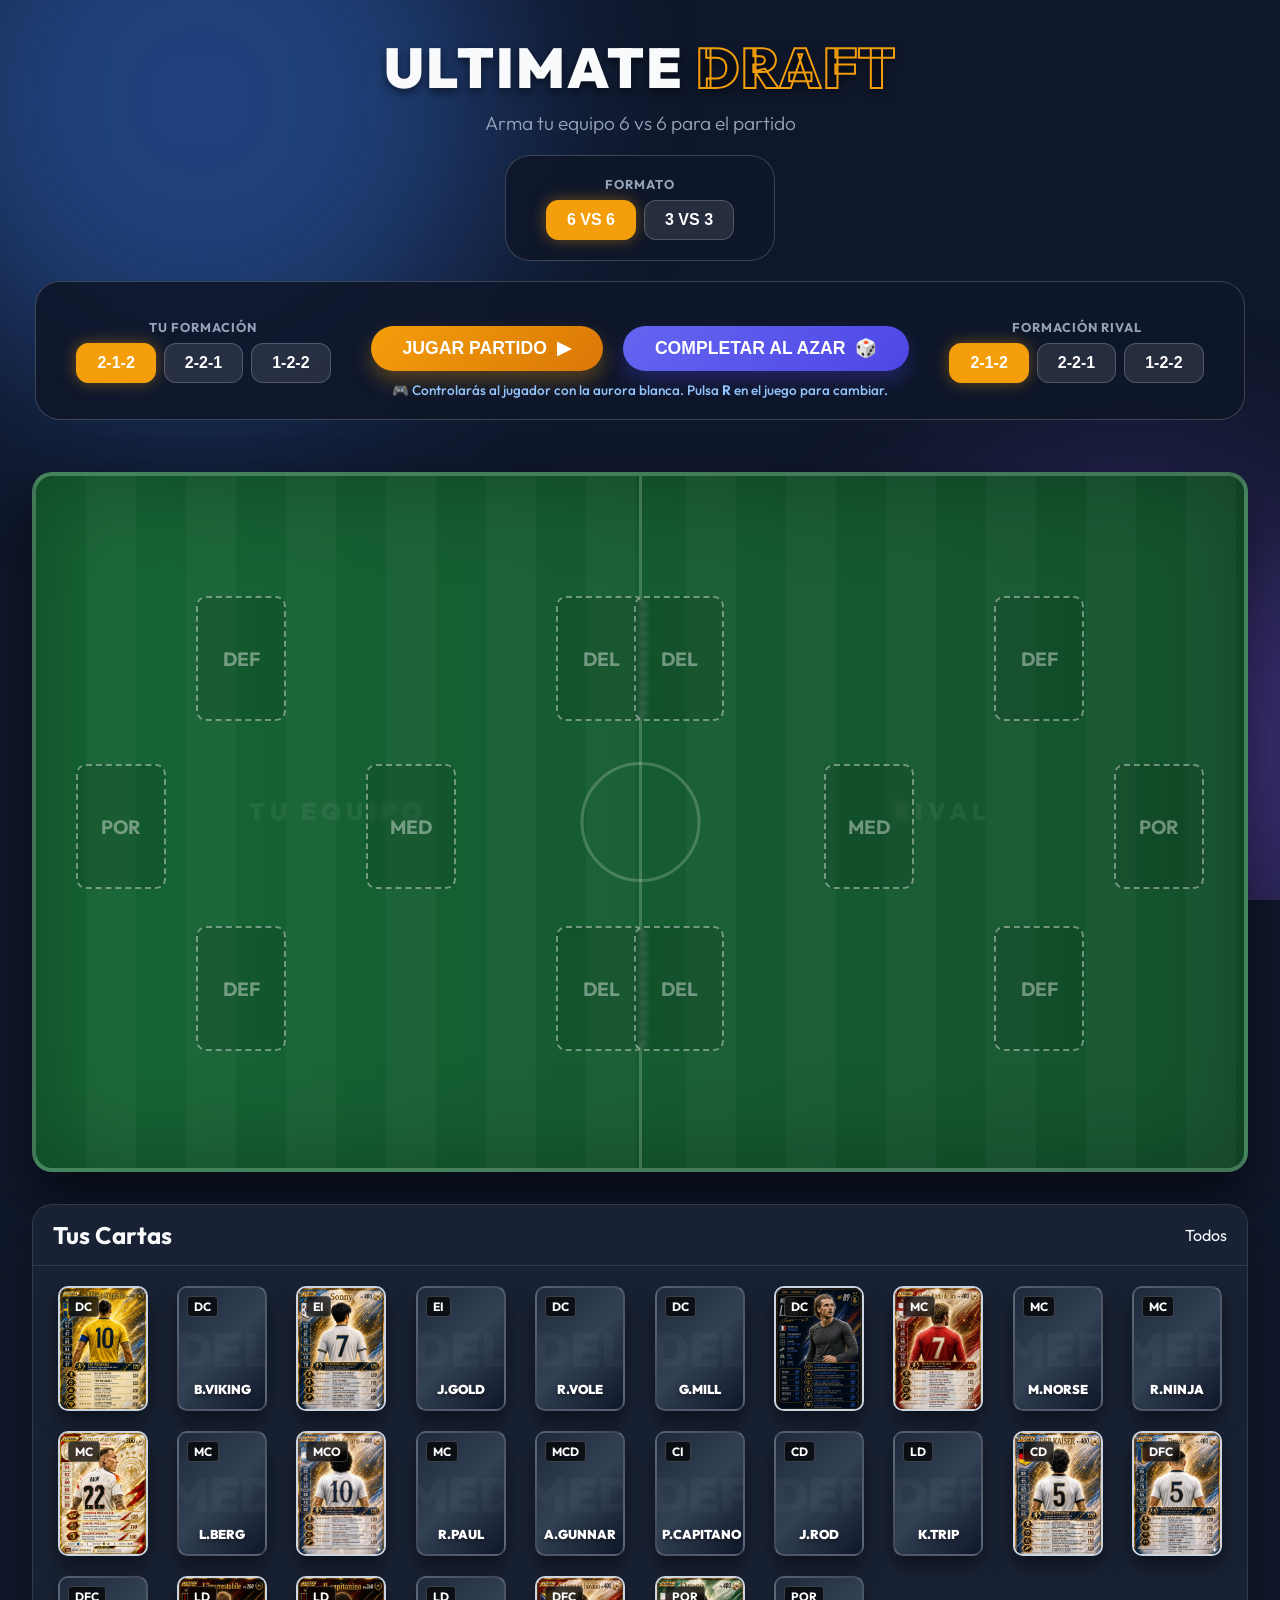
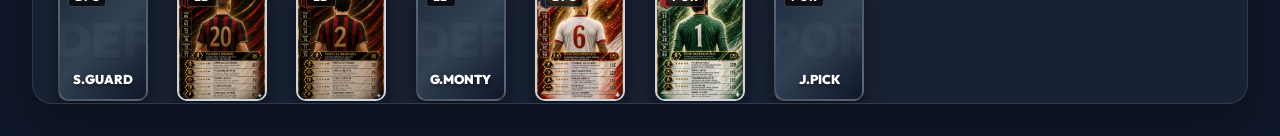
==== commit e80ea885: "Agrego Readme e implemento mejoras" ====
--- a/index.html
+++ b/index.html
@@ -53,7 +53,7 @@
                 </div>
                 <div
                     style="color: #93c5fd; font-size: 0.85rem; margin-top: 10px; font-weight: 500; text-align: center;">
-                    🎮 Controlarás al jugador con la aurora blanca. Pulsa <b>Q</b> en el juego para cambiar.
+                    🎮 Controlarás al jugador con la aurora blanca. Pulsa <b>R</b> en el juego para cambiar.
                 </div>
             </div>
 
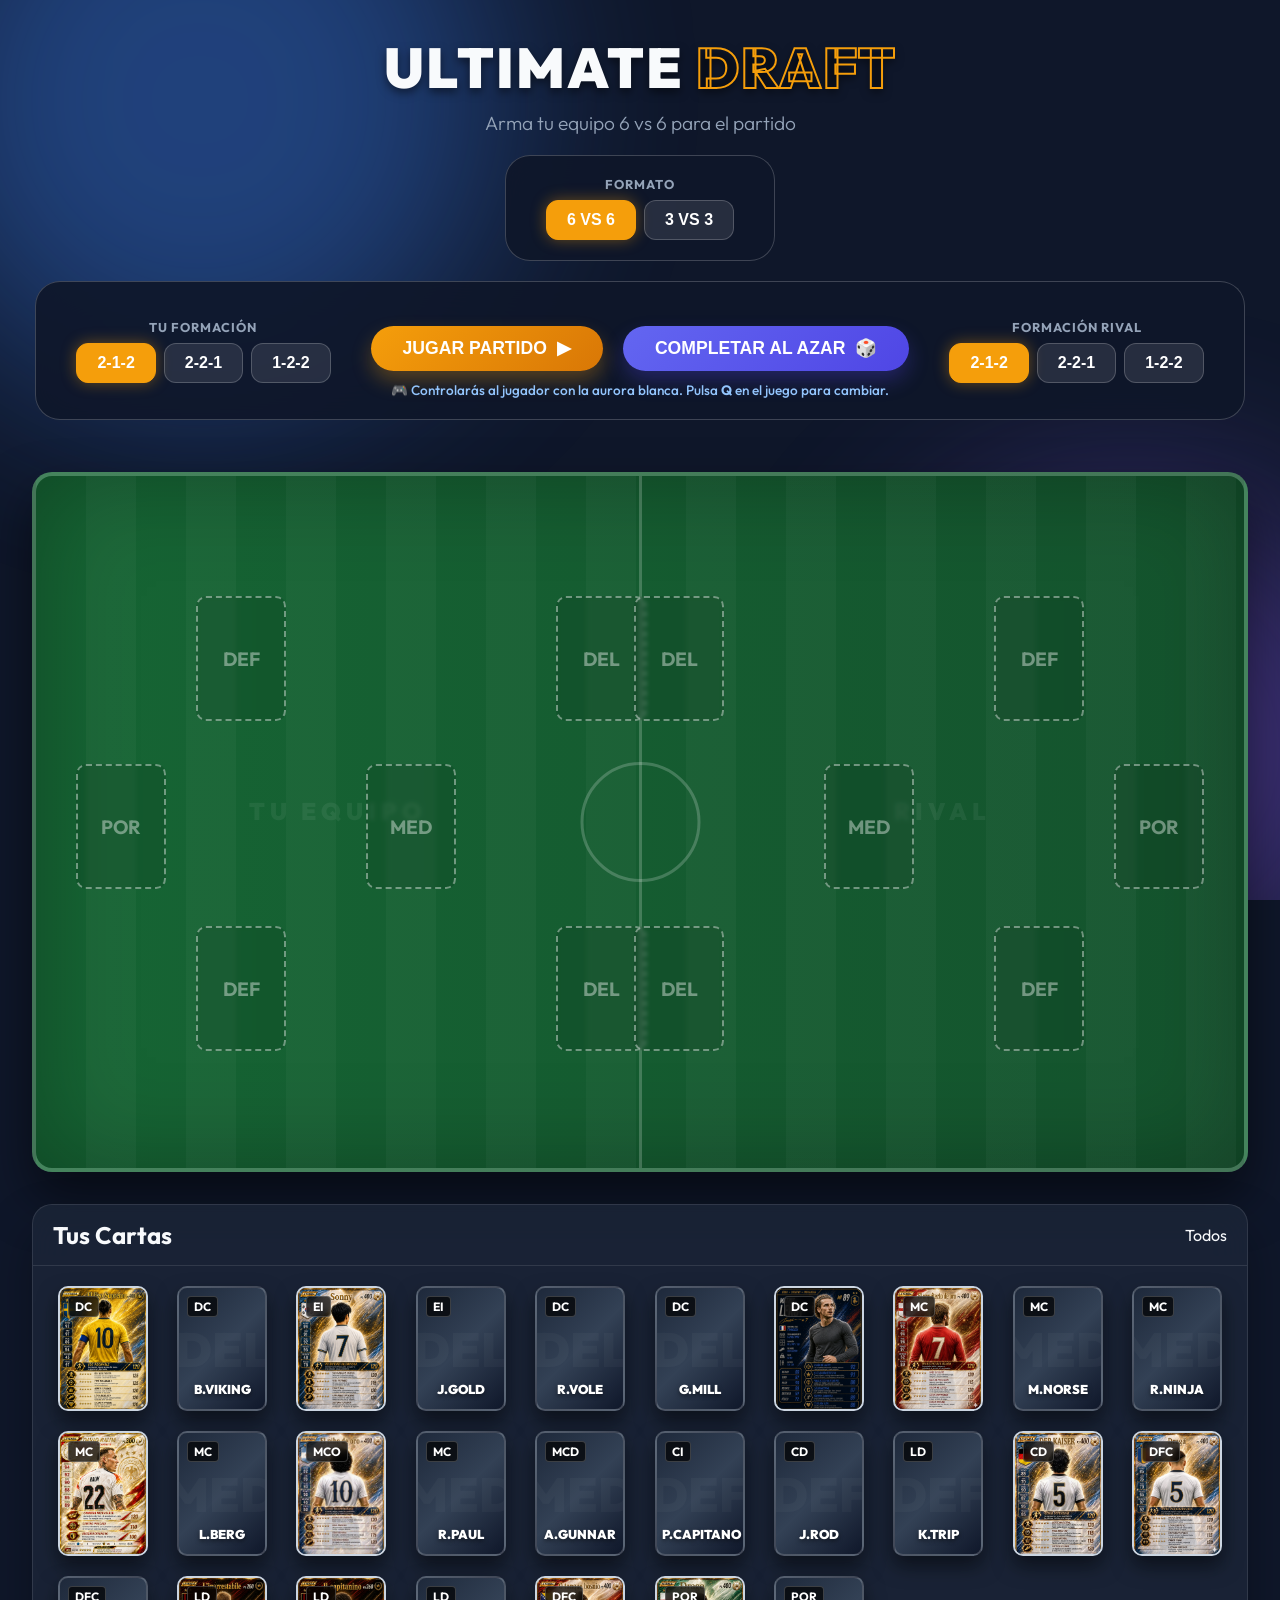
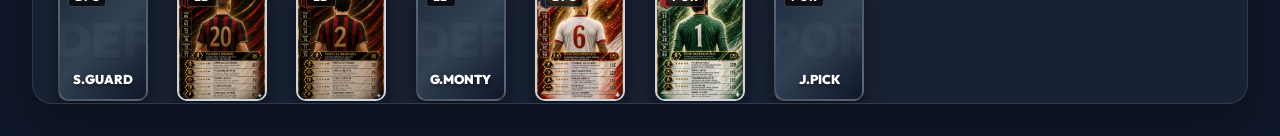
==== commit bb472d6e: "Cambio de jugador con Q y modifico readme" ====
--- a/index.html
+++ b/index.html
@@ -53,7 +53,7 @@
                 </div>
                 <div
                     style="color: #93c5fd; font-size: 0.85rem; margin-top: 10px; font-weight: 500; text-align: center;">
-                    🎮 Controlarás al jugador con la aurora blanca. Pulsa <b>R</b> en el juego para cambiar.
+                    🎮 Controlarás al jugador con la aurora blanca. Pulsa <b>Q</b> en el juego para cambiar.
                 </div>
             </div>
 
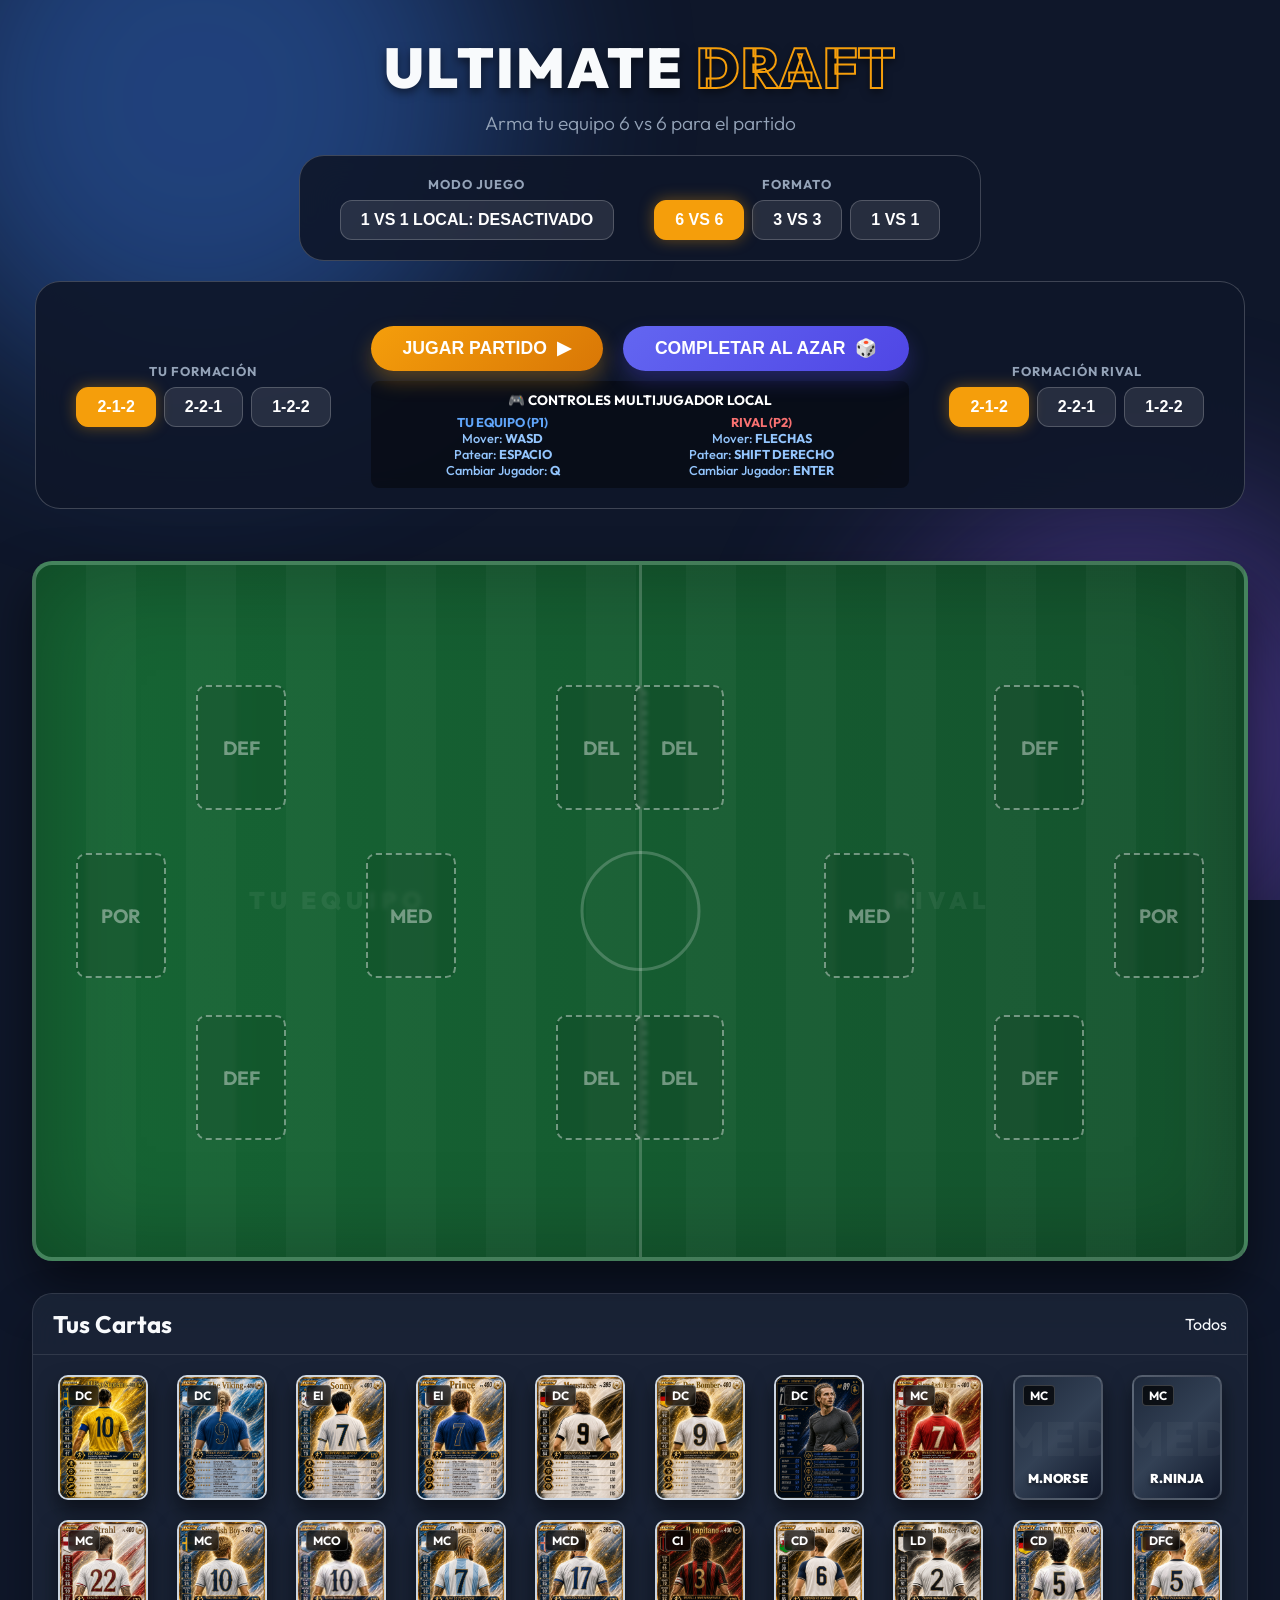
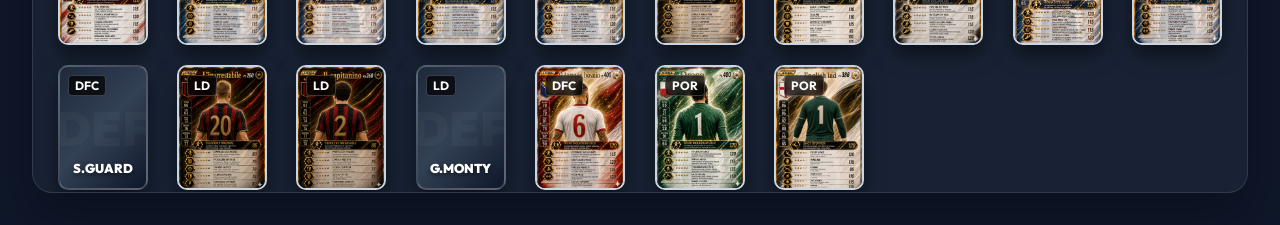
==== commit 1165f615: "Arreglo index" ====
--- a/index.html
+++ b/index.html
@@ -21,10 +21,17 @@
 
         <div class="formation-controls" style="margin-bottom: 15px;">
             <div class="team-selector">
+                <h3>MODO JUEGO</h3>
+                <div class="button-group" id="group-multijugador">
+                    <button id="btn-multi-toggle" class="btn-formation" onclick="toggleMulti(this)">1 VS 1 LOCAL: DESACTIVADO</button>
+                </div>
+            </div>
+            <div class="team-selector">
                 <h3>FORMATO</h3>
                 <div class="button-group" id="group-formato">
                     <button class="btn-formation active" onclick="cambiarFormato('6v6', this)">6 VS 6</button>
                     <button class="btn-formation" onclick="cambiarFormato('3v3', this)">3 VS 3</button>
+                    <button class="btn-formation" onclick="cambiarFormato('1v1', this)">1 VS 1</button>
                 </div>
             </div>
         </div>
@@ -51,9 +58,22 @@
                         <span class="btn-icon">🎲</span>
                     </button>
                 </div>
-                <div
-                    style="color: #93c5fd; font-size: 0.85rem; margin-top: 10px; font-weight: 500; text-align: center;">
-                    🎮 Controlarás al jugador con la aurora blanca. Pulsa <b>Q</b> en el juego para cambiar.
+                <div style="color: #93c5fd; font-size: 0.85rem; margin-top: 10px; font-weight: 500; text-align: center; background: rgba(0,0,0,0.4); padding: 10px; border-radius: 8px;">
+                    <div style="margin-bottom: 5px; color: #fff;">🎮 <b>CONTROLES MULTIJUGADOR LOCAL</b></div>
+                    <div style="display: flex; justify-content: space-around; font-size: 0.8rem;">
+                        <div>
+                            <b style="color: #60a5fa;">TU EQUIPO (P1)</b><br>
+                            Mover: <b>WASD</b><br>
+                            Patear: <b>ESPACIO</b><br>
+                            Cambiar Jugador: <b>Q</b>
+                        </div>
+                        <div>
+                            <b style="color: #f87171;">RIVAL (P2)</b><br>
+                            Mover: <b>FLECHAS</b><br>
+                            Patear: <b>SHIFT DERECHO</b><br>
+                            Cambiar Jugador: <b>ENTER</b>
+                        </div>
+                    </div>
                 </div>
             </div>
 
@@ -371,40 +391,58 @@
         }
 
         let formatoActual = '6v6';
+        let esMultijugador = false;
+
+        function toggleMulti(btn) {
+            esMultijugador = !esMultijugador;
+            if (esMultijugador) {
+                btn.classList.add('active');
+                btn.innerText = '1 VS 1 LOCAL: ACTIVADO';
+            } else {
+                btn.classList.remove('active');
+                btn.innerText = '1 VS 1 LOCAL: DESACTIVADO';
+            }
+        }
         function cambiarFormato(formato, btn) {
             btn.parentElement.querySelectorAll('.btn-formation').forEach(b => b.classList.remove('active'));
             btn.classList.add('active');
             formatoActual = formato;
 
-            document.getElementById('subtitulo-draft').innerText = formato === '3v3' ? 'Arma tu equipo 3 vs 3 (1 DEF, 2 DEL)' : 'Arma tu equipo 6 vs 6 para el partido';
+            if (formato === '3v3') {
+                document.getElementById('subtitulo-draft').innerText = 'Arma tu equipo 3 vs 3 (1 DEF, 2 DEL)';
+            } else if (formato === '1v1') {
+                document.getElementById('subtitulo-draft').innerText = 'Arma tu equipo 1 vs 1 (1 DEL)';
+            } else {
+                document.getElementById('subtitulo-draft').innerText = 'Arma tu equipo 6 vs 6 para el partido';
+            }
 
             const zLocal = document.getElementById('zona-local');
             const zVisitante = document.getElementById('zona-visitante');
 
-            if (formato === '3v3') {
+            if (formato === '3v3' || formato === '1v1') {
                 document.getElementById('selector-local').style.display = 'none';
                 document.getElementById('selector-visitante').style.display = 'none';
 
                 [zLocal, zVisitante].forEach(zona => {
-                    // Mover las cartas de vuelta al mazo si están en las posiciones 4, 5, 6
-                    [4, 5, 6].forEach(i => {
-                        const carta = zona.querySelector(`.pos-${i} .carta`);
-                        if (carta) document.getElementById('mazo').appendChild(carta);
-                        zona.querySelector(`.pos-${i}`).style.display = 'none';
-                    });
-
-                    // Configurar 3v3: 1 DEF, 2 DEL
-                    const roles3v3 = ['DEF', 'DEL', 'DEL'];
-                    [1, 2, 3].forEach((pos, idx) => {
+                    const numPlayers = formato === '3v3' ? 3 : 1;
+                    const roles = formato === '3v3' ? ['DEF', 'DEL', 'DEL'] : ['DEL'];
+
+                    [1, 2, 3, 4, 5, 6].forEach((pos, idx) => {
                         const slot = zona.querySelector(`.pos-${pos}`);
-                        slot.dataset.slotRol = roles3v3[idx];
-                        const etq = slot.querySelector('.etiqueta');
-                        if (etq) etq.innerText = roles3v3[idx];
-
-                        // Devolver la carta si no coincide con el nuevo rol
-                        const carta = slot.querySelector('.carta');
-                        if (carta && carta.dataset.rol !== roles3v3[idx] && roles3v3[idx] !== 'CUALQUIERA') {
-                            document.getElementById('mazo').appendChild(carta);
+                        if (idx >= numPlayers) {
+                            const carta = slot.querySelector('.carta');
+                            if (carta) document.getElementById('mazo').appendChild(carta);
+                            slot.style.display = 'none';
+                        } else {
+                            slot.style.display = 'flex';
+                            slot.dataset.slotRol = roles[idx];
+                            const etq = slot.querySelector('.etiqueta');
+                            if (etq) etq.innerText = roles[idx];
+
+                            const carta = slot.querySelector('.carta');
+                            if (carta && carta.dataset.rol !== roles[idx] && roles[idx] !== 'CUALQUIERA') {
+                                document.getElementById('mazo').appendChild(carta);
+                            }
                         }
                     });
                 });
@@ -413,12 +451,11 @@
                 document.getElementById('selector-visitante').style.display = 'block';
 
                 [zLocal, zVisitante].forEach(zona => {
-                    [4, 5, 6].forEach(i => {
-                        zona.querySelector(`.pos-${i}`).style.display = 'flex';
+                    [1, 2, 3, 4, 5, 6].forEach(pos => {
+                        zona.querySelector(`.pos-${pos}`).style.display = 'flex';
                     });
                 });
 
-                // Forzar el redibujado de las formaciones de 6v6 actuales
                 const btnLocal = document.querySelector('#group-local .active');
                 if (btnLocal) btnLocal.click();
                 const btnVisit = document.querySelector('#group-visitante .active');
@@ -475,7 +512,7 @@
                 const slL = primerSlotLibre('zona-local', carta.dataset.rol);
                 const slV = primerSlotLibre('zona-visitante', carta.dataset.rol);
 
-                const reqJugadores = formatoActual === '3v3' ? 3 : 6;
+                const reqJugadores = formatoActual === '3v3' ? 3 : (formatoActual === '1v1' ? 1 : 6);
                 const bL = document.createElement('button');
                 bL.className = 'btn-action btn-local';
                 bL.innerHTML = '🔵 Tu Equipo';
@@ -548,7 +585,7 @@
             const zonas = ['zona-local', 'zona-visitante'];
 
             zonas.forEach(zonaId => {
-                const maxSlots = formatoActual === '3v3' ? 3 : 6;
+                const maxSlots = formatoActual === '3v3' ? 3 : (formatoActual === '1v1' ? 1 : 6);
                 const allSlots = [...document.getElementById(zonaId).querySelectorAll('.posicion')];
                 const slots = allSlots.slice(0, maxSlots);
 
@@ -582,7 +619,7 @@
                 const el = p.querySelector('.carta');
                 if (el) tV.push({ nombre: el.dataset.player, rol: p.dataset.slotRol });
             });
-            const reqJugadores = formatoActual === '3v3' ? 3 : 6;
+            const reqJugadores = formatoActual === '3v3' ? 3 : (formatoActual === '1v1' ? 1 : 6);
             if (tL.length < reqJugadores || tV.length < reqJugadores) {
                 alert(`¡Debes colocar exactamente ${reqJugadores} jugadores en cada equipo antes de jugar!`);
                 return;
@@ -590,6 +627,7 @@
             const matchData = {
                 local: tL, visitante: tV,
                 modoJuego: formatoActual,
+                multijugador: esMultijugador,
                 formacionLocal: document.getElementById('select-formacion-local').value,
                 formacionVisitante: document.getElementById('select-formacion-visitante').value
             };
